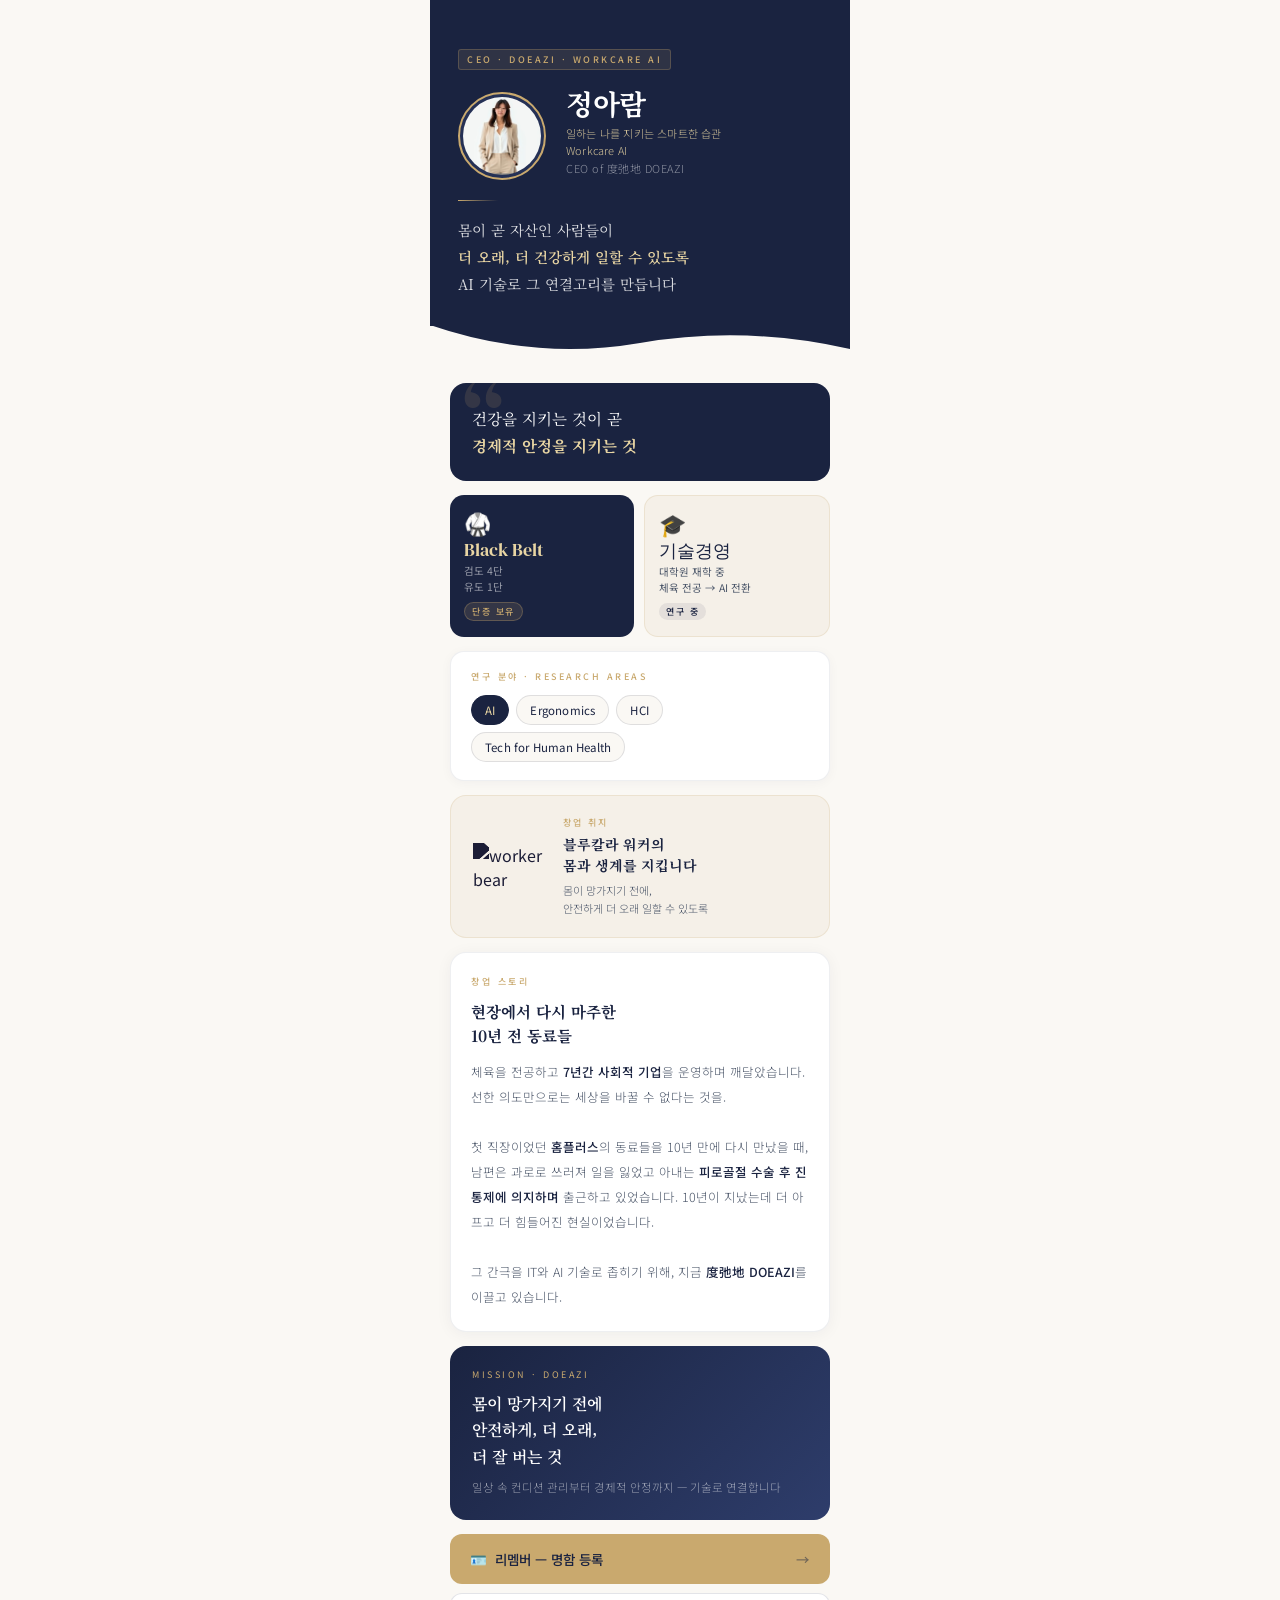
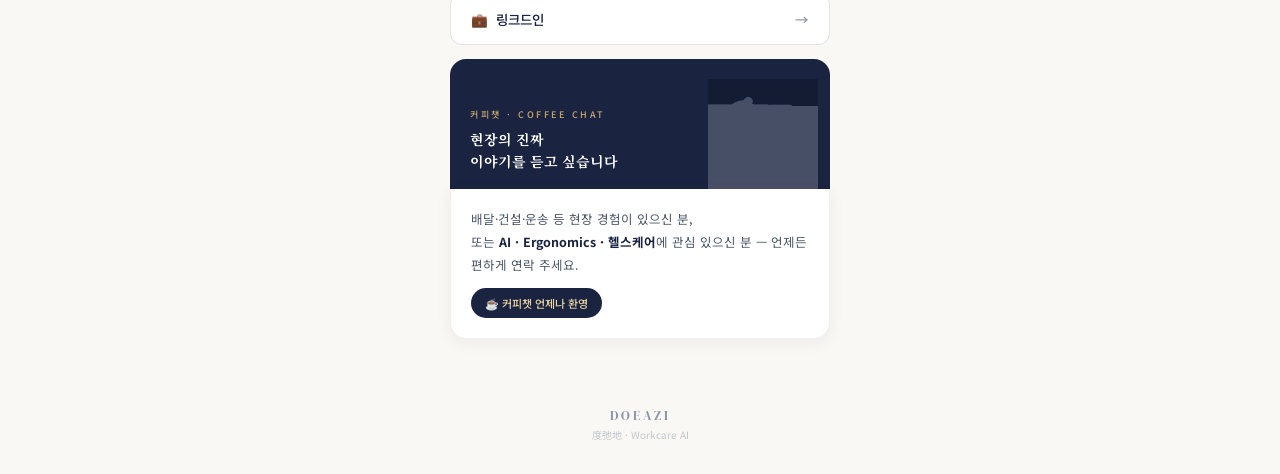
==== index.html @ a4be4371 "Add DOEAZI profile site" ====
<!DOCTYPE html>
<html lang="ko">
<head>
<meta charset="UTF-8">
<meta name="viewport" content="width=device-width, initial-scale=1.0">
<title>정아람 — DOEAZI</title>
<link rel="preconnect" href="https://fonts.googleapis.com">
<link href="https://fonts.googleapis.com/css2?family=Noto+Serif+KR:wght@400;600;700&family=Noto+Sans+KR:wght@300;400;500&family=DM+Serif+Display&display=swap" rel="stylesheet">
<style>
  :root {
    --navy: #1a2340;
    --navy-mid: #243055;
    --navy-light: #2e3d6b;
    --cream: #f5f0e8;
    --warm-white: #faf8f4;
    --gold: #c9a96e;
    --gold-light: #e8d5a3;
    --text-mid: #4a5568;
    --text-light: #8896a8;
  }
  * { margin: 0; padding: 0; box-sizing: border-box; }
  body {
    background: var(--warm-white);
    font-family: 'Noto Sans KR', sans-serif;
    min-height: 100vh;
    display: flex;
    justify-content: center;
    overflow-x: hidden;
  }
  .page {
    width: 100%;
    max-width: 420px;
    min-height: 100vh;
    background: var(--warm-white);
    position: relative;
    overflow: hidden;
  }

  /* ── HERO ── */
  .hero {
    background: var(--navy);
    position: relative;
    overflow: hidden;
  }
  .hero-inner {
    padding: 44px 28px 28px;
    position: relative;
    z-index: 2;
  }
  .label-tag {
    display: inline-block;
    font-size: 9px; font-weight: 500;
    letter-spacing: 2.5px; text-transform: uppercase;
    color: var(--gold);
    background: rgba(201,169,110,0.12);
    border: 1px solid rgba(201,169,110,0.25);
    border-radius: 3px; padding: 3px 8px; margin-bottom: 18px;
  }
  .hero-profile-row {
    display: flex; align-items: flex-end; gap: 20px; margin-bottom: 20px;
  }
  .avatar-ring {
    width: 88px; height: 88px; border-radius: 50%;
    border: 2.5px solid var(--gold); padding: 3px;
    background: var(--navy-mid); overflow: hidden; flex-shrink: 0;
  }
  .avatar-ring img {
    width: 100%; height: 100%; border-radius: 50%;
    object-fit: cover; object-position: top center;
  }
  .hero-name-block { flex: 1; padding-bottom: 4px; }
  .hero-name {
    font-family: 'Noto Serif KR', serif;
    font-size: 28px; font-weight: 700; color: #fff;
    letter-spacing: -0.5px; line-height: 1.1; margin-bottom: 6px;
  }
  .hero-title-line1 {
    font-size: 11px; color: var(--gold-light); font-weight: 300;
    letter-spacing: 0.2px; line-height: 1.6; opacity: 0.9;
  }
  .hero-title-line2 {
    font-size: 11px; color: rgba(255,255,255,0.5);
    font-weight: 300; letter-spacing: 0.5px;
  }
  .divider-gold {
    width: 40px; height: 1.5px;
    background: linear-gradient(90deg, var(--gold), transparent);
    margin: 16px 0;
  }
  .hero-tagline {
    font-family: 'Noto Serif KR', serif;
    font-size: 14.5px; line-height: 1.85; color: rgba(255,255,255,0.85);
  }
  .hero-tagline strong { color: var(--gold-light); font-weight: 600; }

  .wave { display: block; width: 100%; margin-top: -1px; }

  .content { padding: 22px 20px 48px; }

  .quote-block {
    background: var(--navy); border-radius: 16px; padding: 22px 22px;
    margin-bottom: 14px; position: relative; overflow: hidden;
    animation: fadeUp 0.7s ease both;
  }
  .quote-block::before {
    content: '\201C';
    position: absolute; top: -14px; left: 12px;
    font-family: 'DM Serif Display', serif;
    font-size: 100px; color: rgba(201,169,110,0.15);
    line-height: 1; pointer-events: none;
  }
  .quote-text {
    font-family: 'Noto Serif KR', serif;
    font-size: 15.5px; line-height: 1.75; color: #fff;
    position: relative; z-index: 1;
  }
  .quote-text strong { color: var(--gold-light); }

  .cred-row {
    display: flex; gap: 10px; margin-bottom: 14px;
    animation: fadeUp 0.7s ease both; animation-delay: 0.05s;
  }
  .cred-card {
    flex: 1; border-radius: 14px; padding: 16px 14px;
    display: flex; flex-direction: column; align-items: flex-start;
  }
  .cred-card.dark { background: var(--navy); }
  .cred-card.light { background: var(--cream); border: 1px solid rgba(201,169,110,0.2); }
  .cred-icon { font-size: 22px; margin-bottom: 8px; line-height: 1; }
  .cred-title {
    font-family: 'DM Serif Display', serif;
    font-size: 18px; line-height: 1; margin-bottom: 4px;
  }
  .cred-card.dark .cred-title { color: var(--gold-light); }
  .cred-card.light .cred-title { color: var(--navy); }
  .cred-desc { font-size: 10.5px; line-height: 1.55; }
  .cred-card.dark .cred-desc { color: rgba(255,255,255,0.55); }
  .cred-card.light .cred-desc { color: var(--text-mid); }
  .cred-badge {
    display: inline-block; margin-top: 6px;
    font-size: 9px; letter-spacing: 1.5px; font-weight: 500;
    padding: 2px 7px; border-radius: 10px;
  }
  .cred-card.dark .cred-badge {
    background: rgba(201,169,110,0.15); color: var(--gold);
    border: 1px solid rgba(201,169,110,0.3);
  }
  .cred-card.light .cred-badge {
    background: rgba(26,35,64,0.08); color: var(--navy);
  }

  .research-card {
    background: #fff; border-radius: 14px; padding: 18px 20px;
    margin-bottom: 14px;
    border: 1px solid rgba(26,35,64,0.07);
    box-shadow: 0 2px 12px rgba(26,35,64,0.04);
    animation: fadeUp 0.7s ease both; animation-delay: 0.1s;
  }
  .section-eyebrow {
    font-size: 9px; letter-spacing: 2.5px; text-transform: uppercase;
    color: var(--gold); font-weight: 500; margin-bottom: 12px;
  }
  .research-tags { display: flex; flex-wrap: wrap; gap: 7px; }
  .r-tag {
    font-size: 11.5px; font-weight: 400;
    padding: 6px 13px; border-radius: 20px;
    border: 1.5px solid rgba(26,35,64,0.12);
    color: var(--navy); background: var(--warm-white); letter-spacing: 0.2px;
  }
  .r-tag.accent {
    background: var(--navy); color: var(--gold-light); border-color: var(--navy);
  }

  .worker-card {
    background: var(--cream); border-radius: 16px; padding: 20px 22px;
    margin-bottom: 14px; border: 1px solid rgba(201,169,110,0.2);
    display: flex; align-items: center; gap: 18px;
    animation: fadeUp 0.7s ease both; animation-delay: 0.15s;
  }
  .worker-bear-img {
    width: 72px; flex-shrink: 0;
    filter: brightness(0) saturate(100%) invert(14%) sepia(30%) saturate(900%) hue-rotate(200deg) brightness(0.8);
  }
  .worker-text .wt-label {
    font-size: 9px; letter-spacing: 2px; text-transform: uppercase;
    color: var(--gold); font-weight: 500; margin-bottom: 5px;
  }
  .worker-text .wt-headline {
    font-family: 'Noto Serif KR', serif;
    font-size: 14px; font-weight: 700; color: var(--navy); line-height: 1.55;
  }
  .worker-text .wt-sub {
    font-size: 11px; color: var(--text-mid);
    margin-top: 4px; line-height: 1.65; font-weight: 300;
  }

  .story-card {
    background: #fff; border-radius: 16px; padding: 22px 20px;
    margin-bottom: 14px;
    border: 1px solid rgba(26,35,64,0.07);
    box-shadow: 0 2px 16px rgba(26,35,64,0.05);
    animation: fadeUp 0.7s ease both; animation-delay: 0.2s;
  }
  .story-headline {
    font-family: 'Noto Serif KR', serif;
    font-size: 15.5px; font-weight: 700; color: var(--navy);
    line-height: 1.5; margin-bottom: 12px;
  }
  .story-body {
    font-size: 12.5px; line-height: 2; color: var(--text-mid); font-weight: 300;
  }
  .story-body em { font-style: normal; color: var(--navy); font-weight: 500; }

  .mission-card {
    background: linear-gradient(135deg, var(--navy) 0%, var(--navy-light) 100%);
    border-radius: 16px; padding: 22px 22px; margin-bottom: 14px;
    animation: fadeUp 0.7s ease both; animation-delay: 0.25s;
  }
  .mission-label {
    font-size: 9px; letter-spacing: 2.5px; text-transform: uppercase;
    color: var(--gold); margin-bottom: 10px; display: block;
  }
  .mission-text {
    font-family: 'Noto Serif KR', serif;
    font-size: 16px; font-weight: 600; color: #fff; line-height: 1.65;
  }
  .mission-sub {
    font-size: 11.5px; color: rgba(255,255,255,0.55);
    margin-top: 8px; line-height: 1.7; font-weight: 300;
  }

  .links-section {
    display: flex; flex-direction: column; gap: 9px;
    margin-bottom: 14px;
    animation: fadeUp 0.7s ease both; animation-delay: 0.3s;
  }
  .cta-link {
    display: flex; align-items: center; justify-content: space-between;
    padding: 15px 20px; border-radius: 12px; text-decoration: none;
    font-size: 13.5px; font-weight: 500; transition: all 0.2s ease; cursor: pointer;
  }
  .cta-link.primary { background: var(--gold); color: var(--navy); }
  .cta-link.primary:hover { background: var(--gold-light); transform: translateY(-1px); box-shadow: 0 6px 20px rgba(201,169,110,0.35); }
  .cta-link.secondary { background: #fff; color: var(--navy); border: 1.5px solid rgba(26,35,64,0.12); }
  .cta-link.secondary:hover { border-color: var(--gold); transform: translateY(-1px); }
  .cta-link .arrow { opacity: 0.5; }

  .contact-section {
    animation: fadeUp 0.7s ease both; animation-delay: 0.35s;
  }
  .contact-bear-banner {
    background: var(--navy);
    border-radius: 16px 16px 0 0;
    padding: 20px 20px 0;
    display: flex;
    align-items: flex-end;
    justify-content: space-between;
    overflow: hidden;
  }
  .contact-bear-text {
    padding-bottom: 16px;
    flex: 1;
  }
  .contact-bear-text .bear-label {
    font-size: 9px; letter-spacing: 2.5px; text-transform: uppercase;
    color: var(--gold); font-weight: 500; margin-bottom: 8px;
  }
  .contact-bear-text .bear-headline {
    font-family: 'Noto Serif KR', serif;
    font-size: 14px; font-weight: 700; color: #fff; line-height: 1.55;
  }
  .contact-bear-img {
    width: 110px;
    flex-shrink: 0;
    display: block;
    align-self: flex-end;
    transform: scaleX(-1);
    filter: brightness(10);
    opacity: 0.2;
    margin-right: -8px;
  }
  .contact-body {
    background: #fff;
    border-radius: 0 0 16px 16px;
    padding: 18px 20px 20px;
    border: 1px solid rgba(26,35,64,0.07);
    border-top: none;
    box-shadow: 0 4px 16px rgba(26,35,64,0.06);
  }
  .contact-body p {
    font-size: 12.5px; line-height: 1.85; color: var(--text-mid); margin-bottom: 12px;
  }
  .contact-body p strong { color: var(--navy); }
  .coffee-badge {
    display: inline-flex; align-items: center; gap: 6px;
    background: var(--navy); color: var(--gold-light);
    font-size: 11px; font-weight: 500; padding: 7px 14px; border-radius: 20px;
  }

  .footer {
    text-align: center; padding: 20px 24px 32px;
    animation: fadeUp 0.7s ease both; animation-delay: 0.4s;
  }
  .footer-brand {
    font-family: 'DM Serif Display', serif; font-size: 13px;
    letter-spacing: 3px; color: var(--text-light);
    text-transform: uppercase; margin-bottom: 3px;
  }
  .footer-sub { font-size: 10px; color: var(--text-light); opacity: 0.5; }

  @keyframes fadeUp {
    from { opacity: 0; transform: translateY(18px); }
    to   { opacity: 1; transform: translateY(0); }
  }
</style>
</head>
<body>
<div class="page">
  <div class="hero">
    <div class="hero-inner">
      <div class="label-tag">CEO · DOEAZI · Workcare AI</div>
      <div class="hero-profile-row">
        <div class="avatar-ring">
          <img src="[data-uri]" alt="정아람">
        </div>
        <div class="hero-name-block">
          <div class="hero-name">정아람</div>
          <div class="hero-title-line1">일하는 나를 지키는 스마트한 습관<br>Workcare AI</div>
          <div class="hero-title-line2">CEO of 度弛地 DOEAZI</div>
        </div>
      </div>
      <div class="divider-gold"></div>
      <div class="hero-tagline">
        몸이 곧 자산인 사람들이<br>
        <strong>더 오래, 더 건강하게 일할 수 있도록</strong><br>
        AI 기술로 그 연결고리를 만듭니다
      </div>
    </div>
  </div>

  <svg class="wave" viewBox="0 0 420 36" fill="none" xmlns="http://www.w3.org/2000/svg">
    <path d="M0 0 Q105 36 210 18 Q315 0 420 24 L420 0 Z" fill="#1a2340"/>
  </svg>

  <div class="content">
    <div class="quote-block">
      <p class="quote-text">
        건강을 지키는 것이 곧<br>
        <strong>경제적 안정을 지키는 것</strong>
      </p>
    </div>

    <div class="cred-row">
      <div class="cred-card dark">
        <div class="cred-icon">🥋</div>
        <div class="cred-title">Black Belt</div>
        <div class="cred-desc">검도 4단<br>유도 1단</div>
        <div class="cred-badge">단증 보유</div>
      </div>
      <div class="cred-card light">
        <div class="cred-icon">🎓</div>
        <div class="cred-title">기술경영</div>
        <div class="cred-desc">대학원 재학 중<br>체육 전공 → AI 전환</div>
        <div class="cred-badge">연구 중</div>
      </div>
    </div>

    <div class="research-card">
      <div class="section-eyebrow">연구 분야 · Research Areas</div>
      <div class="research-tags">
        <span class="r-tag accent">AI</span>
        <span class="r-tag">Ergonomics</span>
        <span class="r-tag">HCI</span>
        <span class="r-tag">Tech for Human Health</span>
      </div>
    </div>

    <div class="worker-card">
      <img class="worker-bear-img" src="[data-uri]" alt="worker bear">
      <div class="worker-text">
        <div class="wt-label">창업 취지</div>
        <div class="wt-headline">블루칼라 워커의<br>몸과 생계를 지킵니다</div>
        <div class="wt-sub">몸이 망가지기 전에,<br>안전하게 더 오래 일할 수 있도록</div>
      </div>
    </div>

    <div class="story-card">
      <div class="section-eyebrow">창업 스토리</div>
      <div class="story-headline">현장에서 다시 마주한<br>10년 전 동료들</div>
      <p class="story-body">
        체육을 전공하고 <em>7년간 사회적 기업</em>을 운영하며 깨달았습니다. 선한 의도만으로는 세상을 바꿀 수 없다는 것을.<br><br>
        첫 직장이었던 <em>홈플러스</em>의 동료들을 10년 만에 다시 만났을 때, 남편은 과로로 쓰러져 일을 잃었고 아내는 <em>피로골절 수술 후 진통제에 의지하며</em> 출근하고 있었습니다. 10년이 지났는데 더 아프고 더 힘들어진 현실이었습니다.<br><br>
        그 간극을 IT와 AI 기술로 좁히기 위해, 지금 <em>度弛地 DOEAZI</em>를 이끌고 있습니다.
      </p>
    </div>

    <div class="mission-card">
      <span class="mission-label">MISSION · doeazi</span>
      <div class="mission-text">
        몸이 망가지기 전에<br>안전하게, 더 오래,<br>더 잘 버는 것
      </div>
      <p class="mission-sub">일상 속 컨디션 관리부터 경제적 안정까지 — 기술로 연결합니다</p>
    </div>

    <div class="links-section">
      <a class="cta-link primary" href="#">
        <span>🪪&nbsp; 리멤버 — 명함 등록</span>
        <span class="arrow">→</span>
      </a>
      <a class="cta-link secondary" href="#">
        <span>💼&nbsp; 링크드인</span>
        <span class="arrow">→</span>
      </a>
    </div>

    <div class="contact-section">
      <div class="contact-bear-banner">
        <div class="contact-bear-text">
          <div class="bear-label">커피챗 · Coffee Chat</div>
          <div class="bear-headline">현장의 진짜<br>이야기를 듣고 싶습니다</div>
        </div>
        <img class="contact-bear-img"
             src="[data-uri]"
             alt="running bear">
      </div>
      <div class="contact-body">
        <p>
          배달·건설·운송 등 현장 경험이 있으신 분,<br>
          또는 <strong>AI · Ergonomics · 헬스케어</strong>에 관심 있으신 분 — 언제든 편하게 연락 주세요.
        </p>
        <div class="coffee-badge">☕ 커피챗 언제나 환영</div>
      </div>
    </div>
  </div>

  <div class="footer">
    <div class="footer-brand">DOEAZI</div>
    <div class="footer-sub">度弛地 · Workcare AI</div>
  </div>
</div>
</body>
</html>
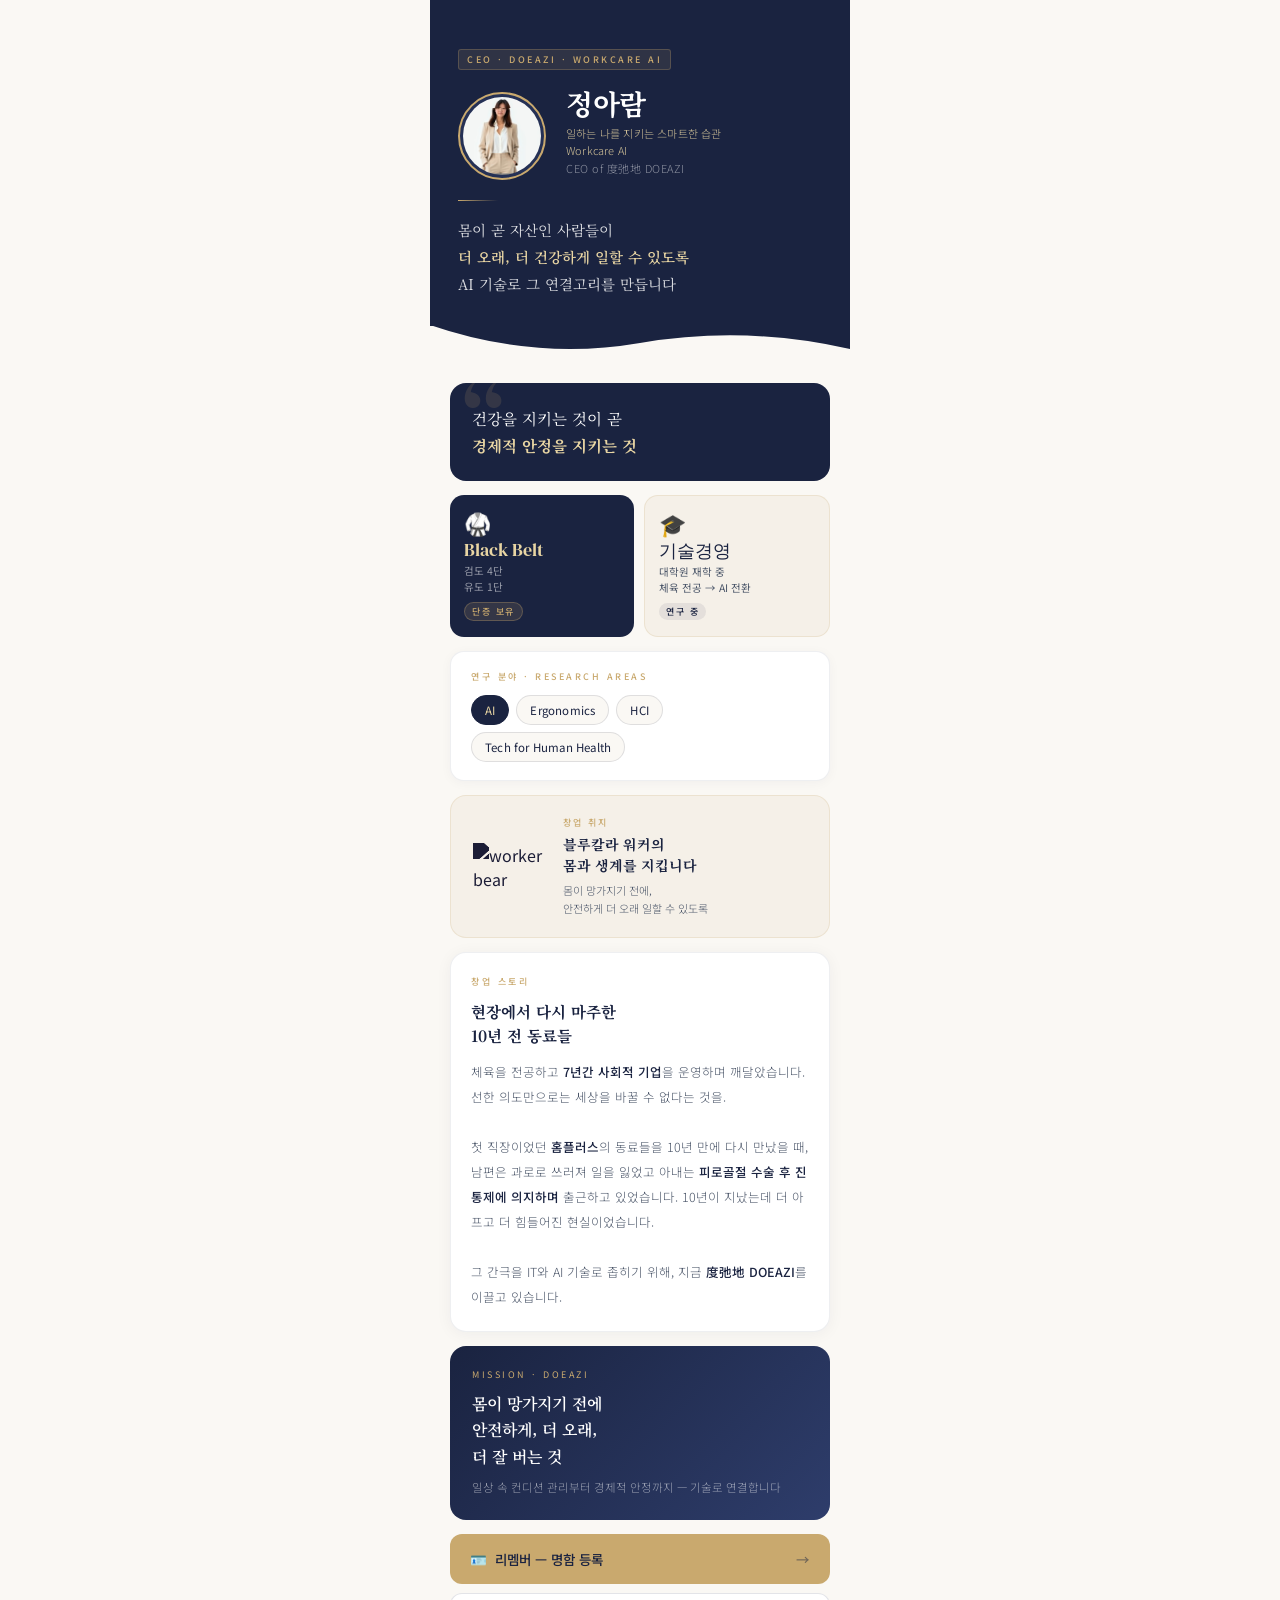
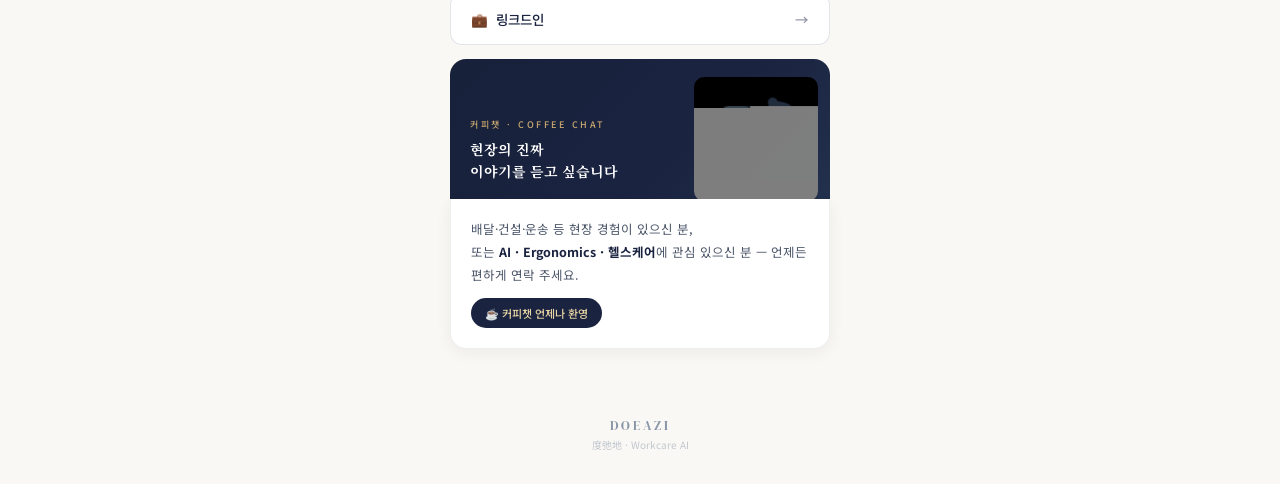
==== commit dfe1b6a6: "Update contact banner bear image styling" ====
--- a/index.html
+++ b/index.html
@@ -249,13 +249,14 @@
     animation: fadeUp 0.7s ease both; animation-delay: 0.35s;
   }
   .contact-bear-banner {
-    background: var(--navy);
+    background: linear-gradient(135deg, #18213a 0%, #1a2340 60%, #22314e 100%);
     border-radius: 16px 16px 0 0;
-    padding: 20px 20px 0;
+    padding: 18px 16px 0 20px;
     display: flex;
     align-items: flex-end;
     justify-content: space-between;
     overflow: hidden;
+    gap: 10px;
   }
   .contact-bear-text {
     padding-bottom: 16px;
@@ -270,14 +271,16 @@
     font-size: 14px; font-weight: 700; color: #fff; line-height: 1.55;
   }
   .contact-bear-img {
-    width: 110px;
+    width: 124px;
     flex-shrink: 0;
     display: block;
     align-self: flex-end;
-    transform: scaleX(-1);
-    filter: brightness(10);
-    opacity: 0.2;
-    margin-right: -8px;
+    transform: none;
+    filter: none;
+    opacity: 0.98;
+    margin-right: -4px;
+    margin-bottom: -2px;
+    border-radius: 10px;
   }
   .contact-body {
     background: #fff;
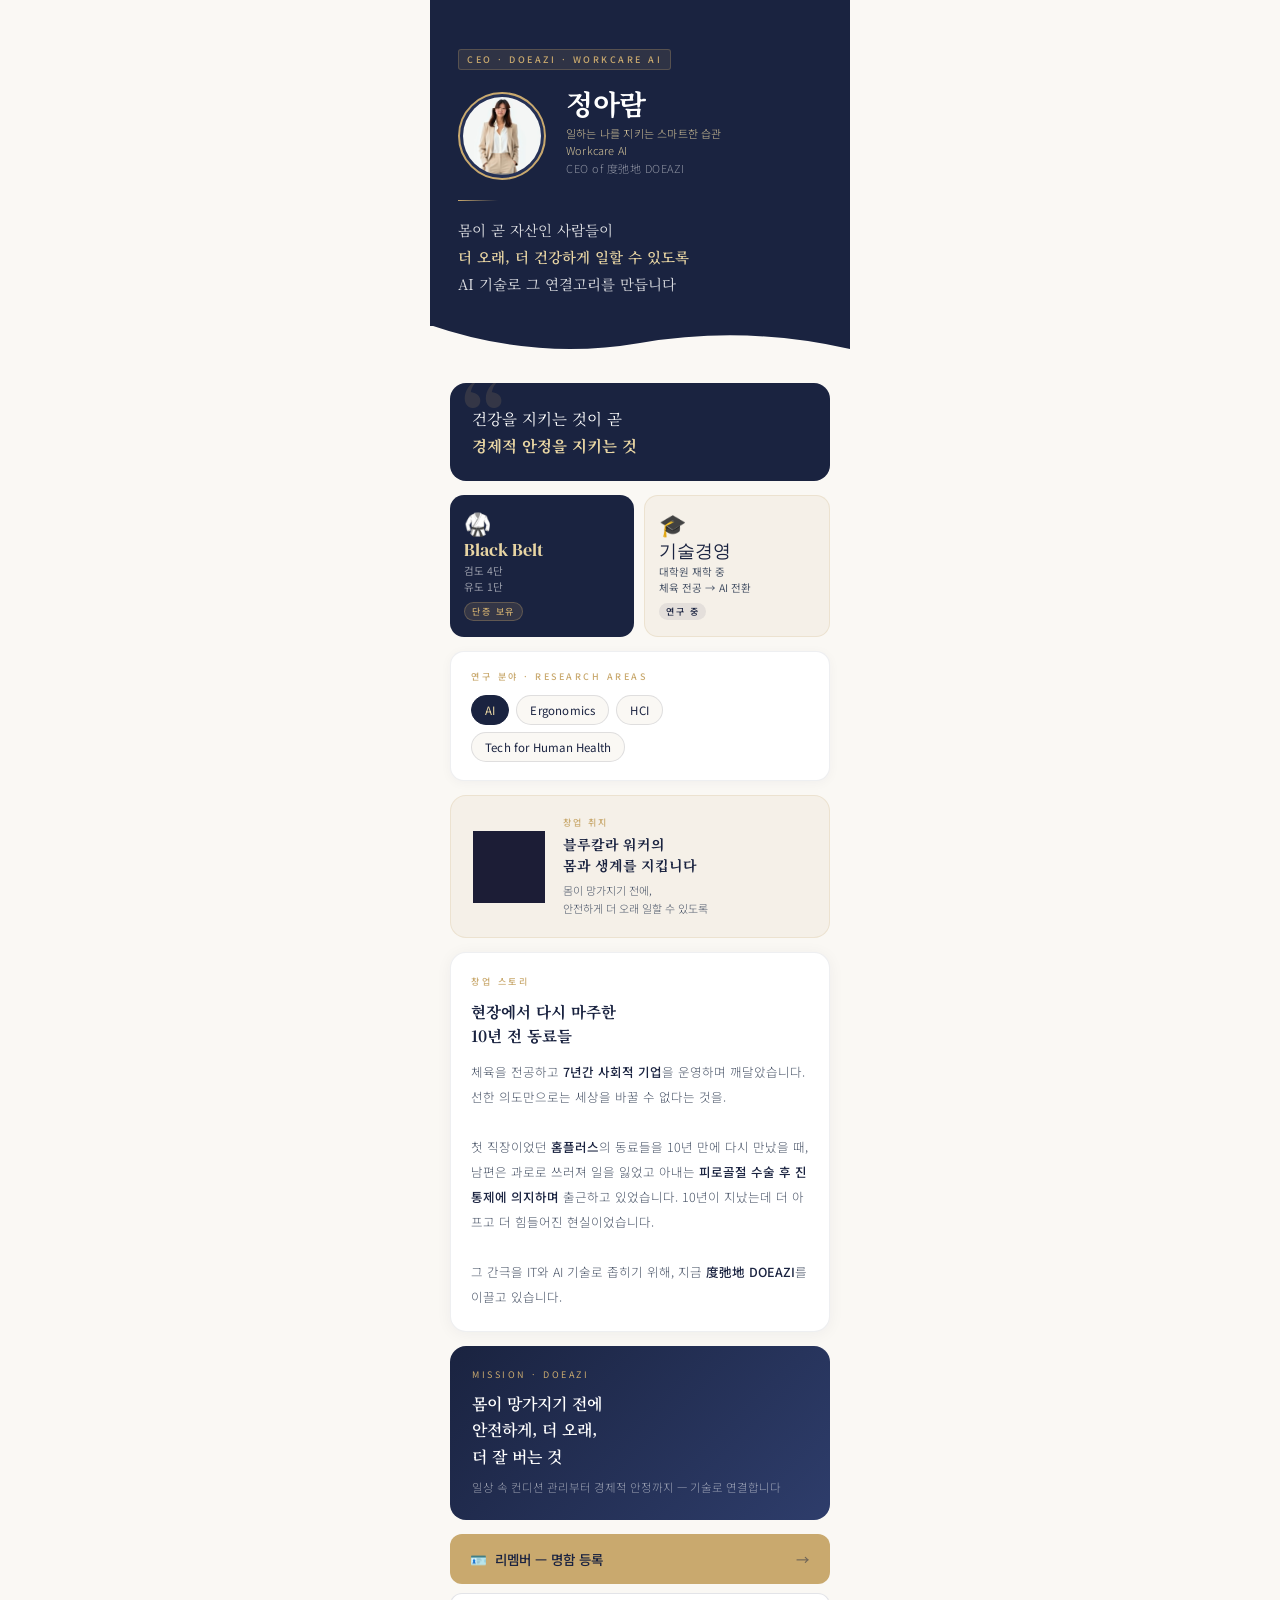
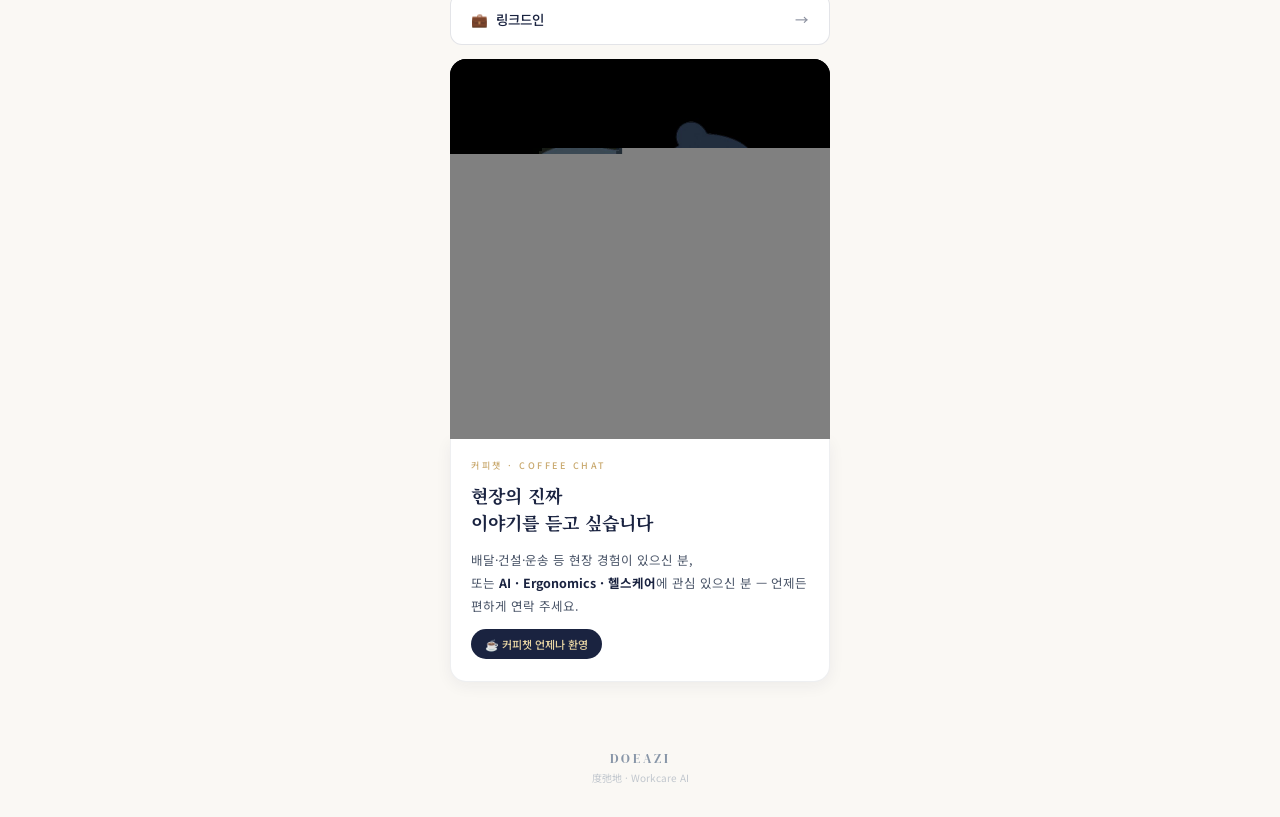
==== commit 4f824bac: "Externalize bear images as JPG assets" ====
--- a/index.html
+++ b/index.html
@@ -249,43 +249,34 @@
     animation: fadeUp 0.7s ease both; animation-delay: 0.35s;
   }
   .contact-bear-banner {
-    background: linear-gradient(135deg, #18213a 0%, #1a2340 60%, #22314e 100%);
+    background: #07090f;
     border-radius: 16px 16px 0 0;
-    padding: 18px 16px 0 20px;
-    display: flex;
-    align-items: flex-end;
-    justify-content: space-between;
+    padding: 0;
     overflow: hidden;
-    gap: 10px;
-  }
-  .contact-bear-text {
-    padding-bottom: 16px;
-    flex: 1;
-  }
-  .contact-bear-text .bear-label {
+  }
+  .contact-body .bear-label {
     font-size: 9px; letter-spacing: 2.5px; text-transform: uppercase;
-    color: var(--gold); font-weight: 500; margin-bottom: 8px;
-  }
-  .contact-bear-text .bear-headline {
-    font-family: 'Noto Serif KR', serif;
-    font-size: 14px; font-weight: 700; color: #fff; line-height: 1.55;
+    color: var(--gold); font-weight: 500; margin-bottom: 10px;
+  }
+  .contact-body .bear-headline {
+    font-family: 'Noto Serif KR', serif;
+    font-size: 18px; font-weight: 700; color: var(--navy);
+    line-height: 1.5; margin-bottom: 12px;
   }
   .contact-bear-img {
-    width: 124px;
-    flex-shrink: 0;
     display: block;
-    align-self: flex-end;
+    width: 100%;
+    aspect-ratio: 1 / 1;
     transform: none;
     filter: none;
-    opacity: 0.98;
-    margin-right: -4px;
-    margin-bottom: -2px;
-    border-radius: 10px;
+    opacity: 1;
+    object-fit: cover;
+    object-position: center;
   }
   .contact-body {
     background: #fff;
     border-radius: 0 0 16px 16px;
-    padding: 18px 20px 20px;
+    padding: 20px 20px 22px;
     border: 1px solid rgba(26,35,64,0.07);
     border-top: none;
     box-shadow: 0 4px 16px rgba(26,35,64,0.06);
@@ -379,7 +370,7 @@
     </div>
 
     <div class="worker-card">
-      <img class="worker-bear-img" src="[data-uri]" alt="worker bear">
+      <img class="worker-bear-img" src="assets/worker-bear.jpg" alt="worker bear">
       <div class="worker-text">
         <div class="wt-label">창업 취지</div>
         <div class="wt-headline">블루칼라 워커의<br>몸과 생계를 지킵니다</div>
@@ -418,15 +409,11 @@
 
     <div class="contact-section">
       <div class="contact-bear-banner">
-        <div class="contact-bear-text">
-          <div class="bear-label">커피챗 · Coffee Chat</div>
-          <div class="bear-headline">현장의 진짜<br>이야기를 듣고 싶습니다</div>
-        </div>
-        <img class="contact-bear-img"
-             src="[data-uri]"
-             alt="running bear">
+        <img class="contact-bear-img" src="assets/contact-bear.jpg" alt="running bear">
       </div>
       <div class="contact-body">
+        <div class="bear-label">커피챗 · Coffee Chat</div>
+        <div class="bear-headline">현장의 진짜<br>이야기를 듣고 싶습니다</div>
         <p>
           배달·건설·운송 등 현장 경험이 있으신 분,<br>
           또는 <strong>AI · Ergonomics · 헬스케어</strong>에 관심 있으신 분 — 언제든 편하게 연락 주세요.
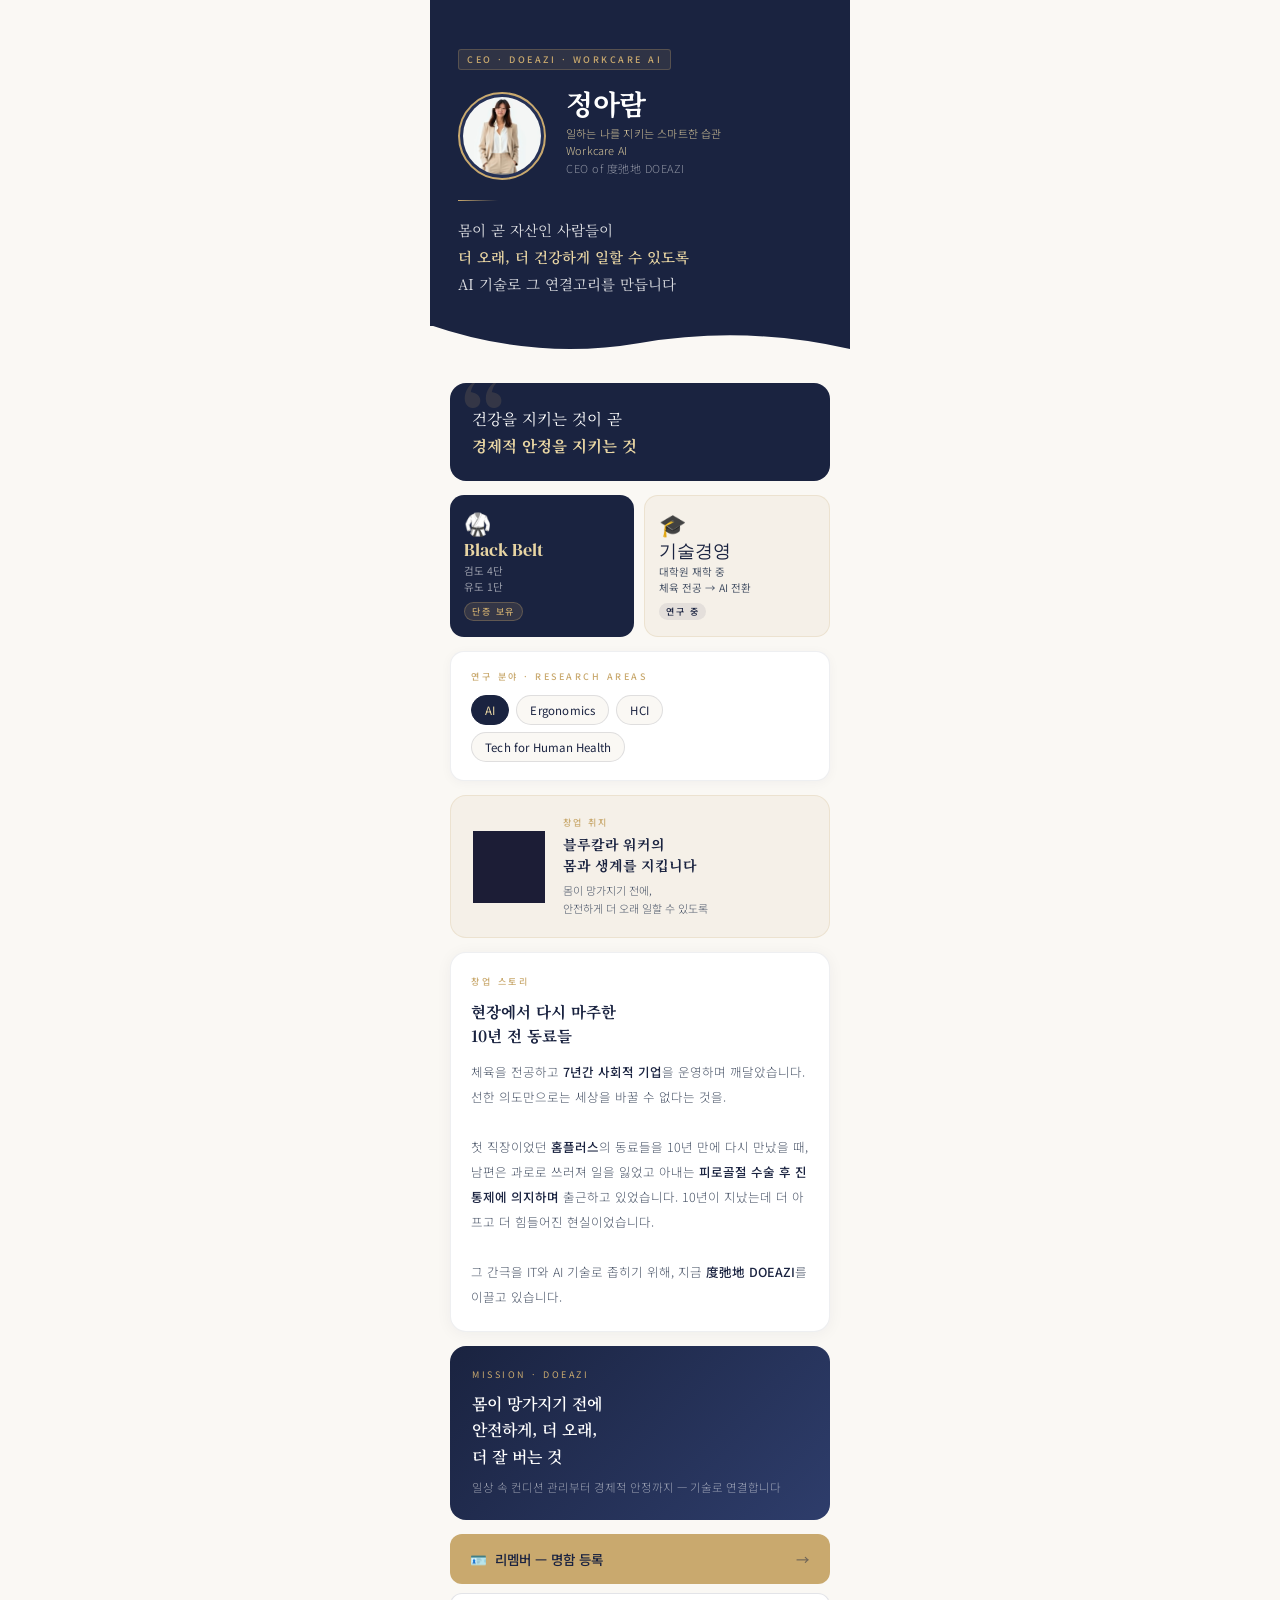
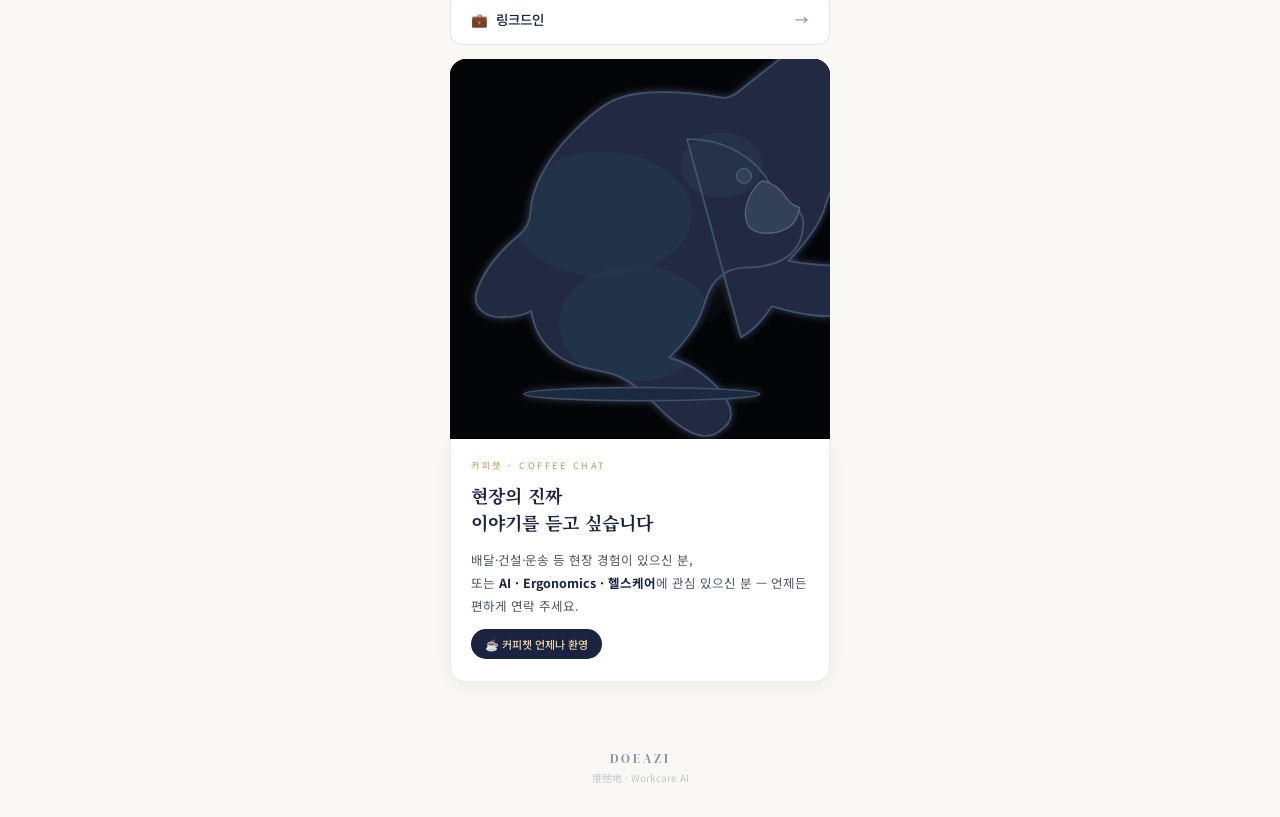
==== commit 1eaad902: "Replace broken contact image with SVG asset" ====
--- a/index.html
+++ b/index.html
@@ -409,7 +409,7 @@
 
     <div class="contact-section">
       <div class="contact-bear-banner">
-        <img class="contact-bear-img" src="assets/contact-bear.jpg" alt="running bear">
+        <img class="contact-bear-img" src="assets/contact-bear.svg?v=2" alt="running bear">
       </div>
       <div class="contact-body">
         <div class="bear-label">커피챗 · Coffee Chat</div>
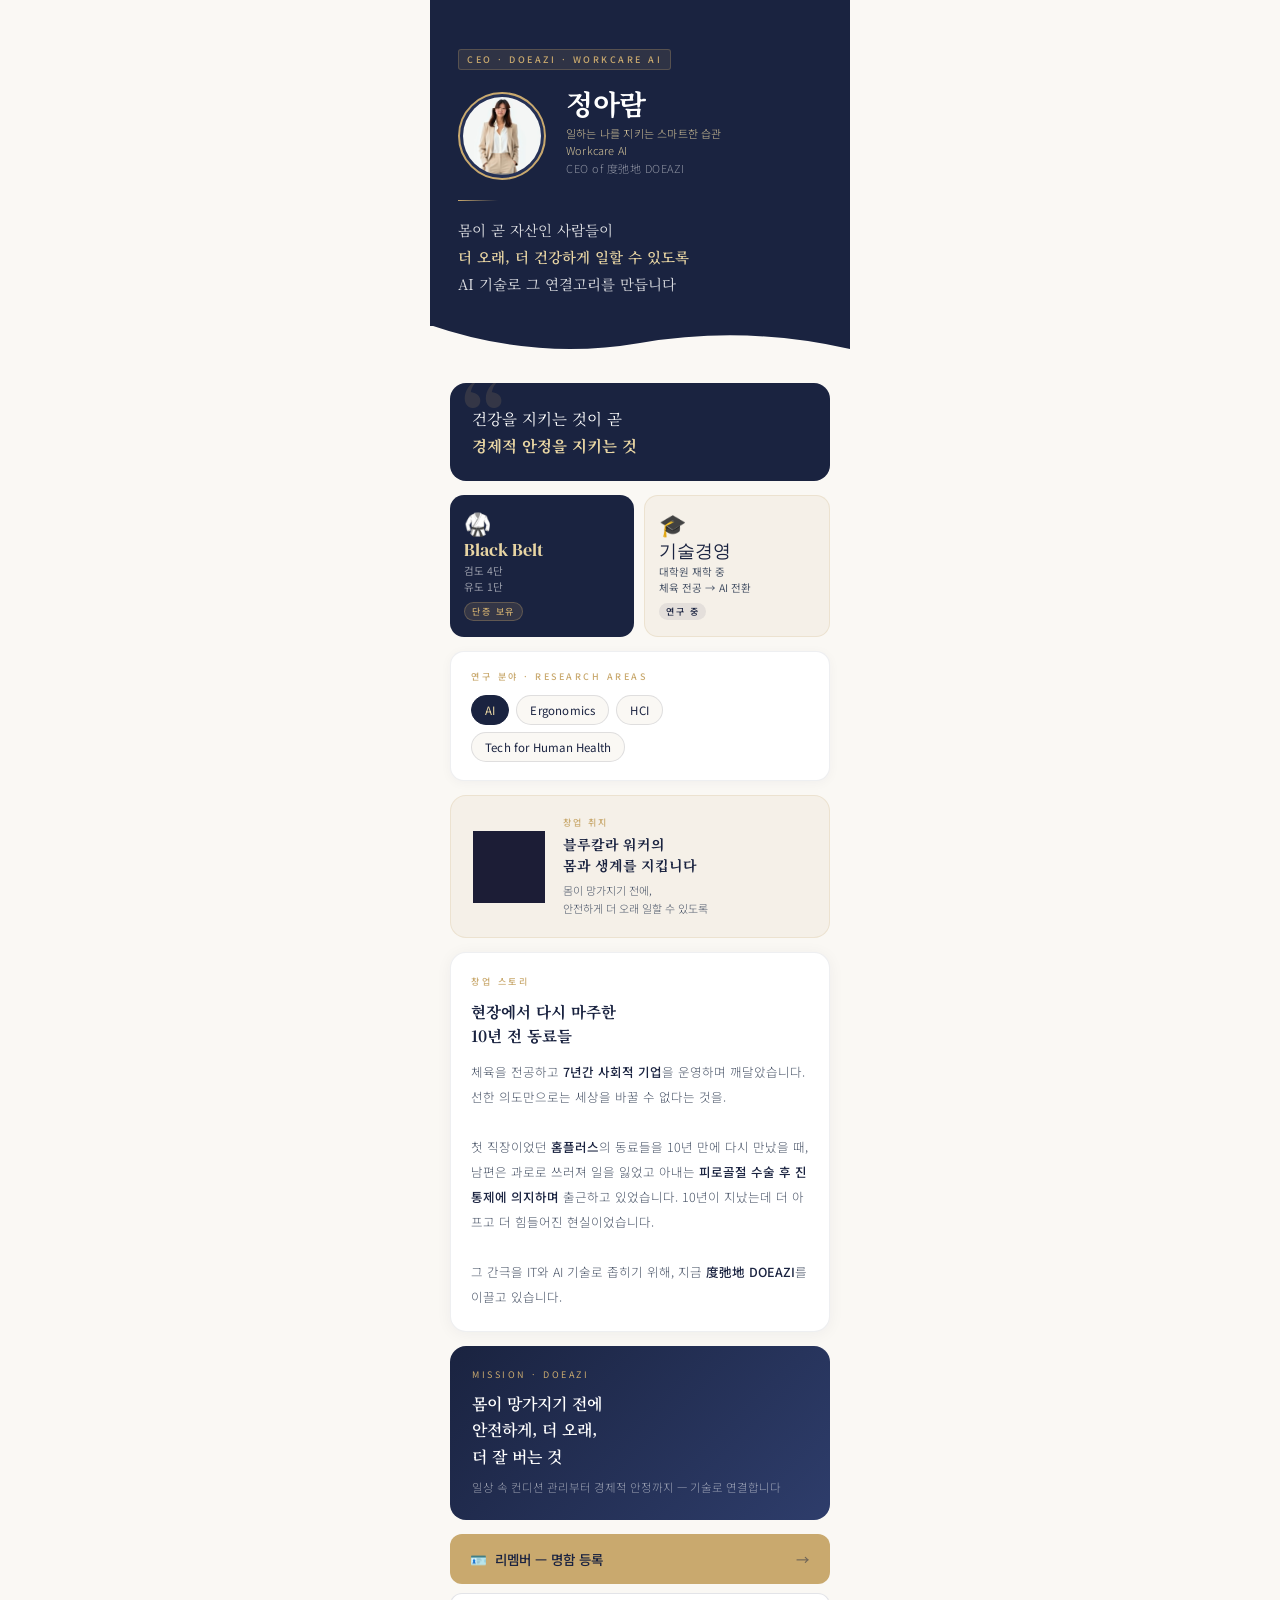
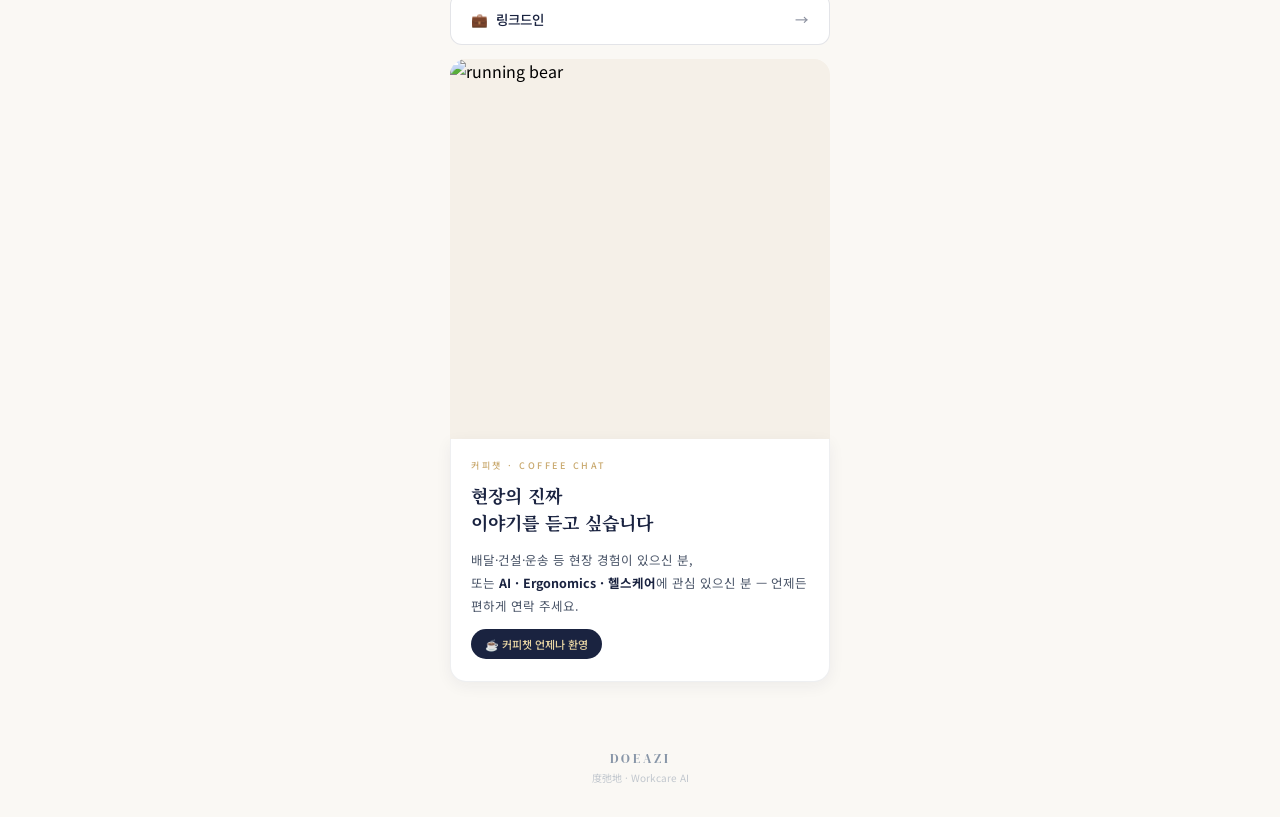
==== commit fabcfa68: "Add remember and LinkedIn links" ====
--- a/index.html
+++ b/index.html
@@ -249,7 +249,7 @@
     animation: fadeUp 0.7s ease both; animation-delay: 0.35s;
   }
   .contact-bear-banner {
-    background: #07090f;
+    background: var(--cream);
     border-radius: 16px 16px 0 0;
     padding: 0;
     overflow: hidden;
@@ -397,11 +397,11 @@
     </div>
 
     <div class="links-section">
-      <a class="cta-link primary" href="#">
+      <a class="cta-link primary" href="https://link.rmbr.in/0suyydz" target="_blank" rel="noopener noreferrer">
         <span>🪪&nbsp; 리멤버 — 명함 등록</span>
         <span class="arrow">→</span>
       </a>
-      <a class="cta-link secondary" href="#">
+      <a class="cta-link secondary" href="https://linkedin.com/in/aramjung13/" target="_blank" rel="noopener noreferrer">
         <span>💼&nbsp; 링크드인</span>
         <span class="arrow">→</span>
       </a>
@@ -409,7 +409,7 @@
 
     <div class="contact-section">
       <div class="contact-bear-banner">
-        <img class="contact-bear-img" src="assets/contact-bear.svg?v=2" alt="running bear">
+        <img class="contact-bear-img" src="assets/contact-bear-user.svg?v=3" alt="running bear">
       </div>
       <div class="contact-body">
         <div class="bear-label">커피챗 · Coffee Chat</div>
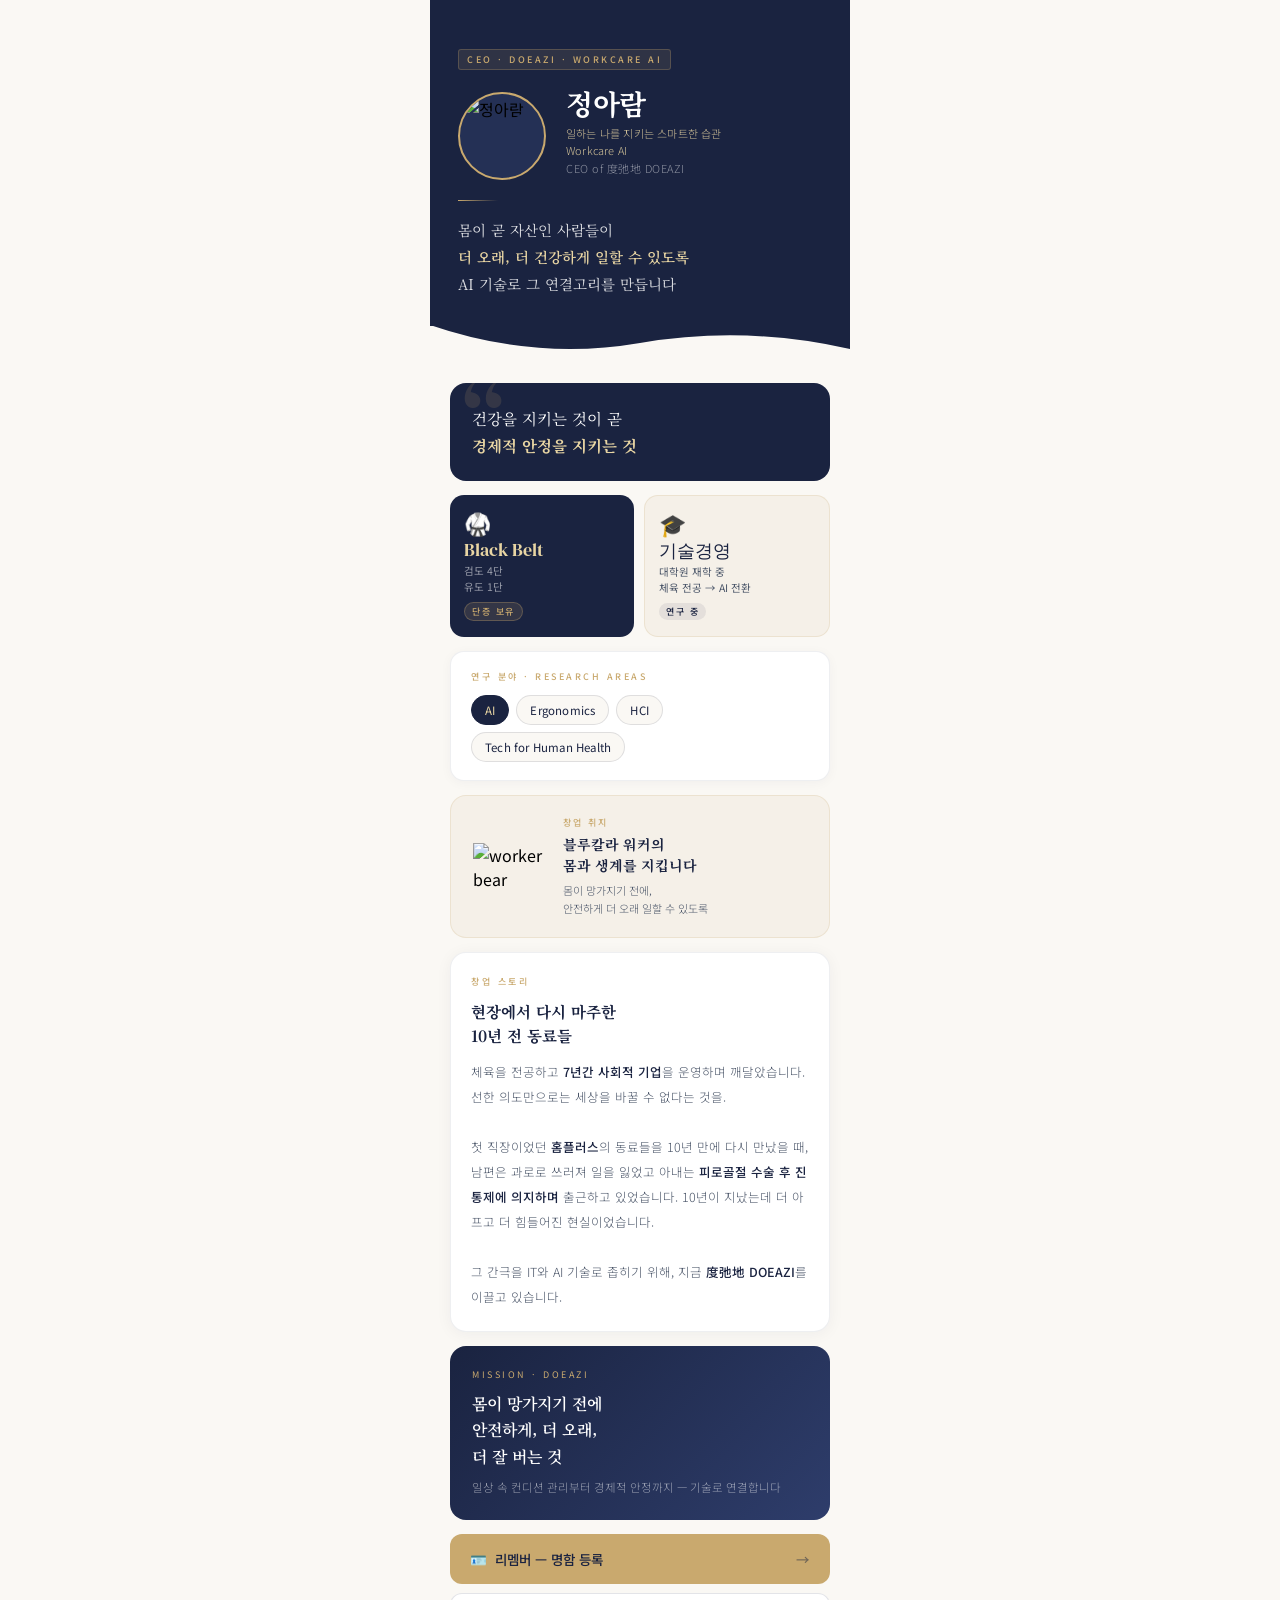
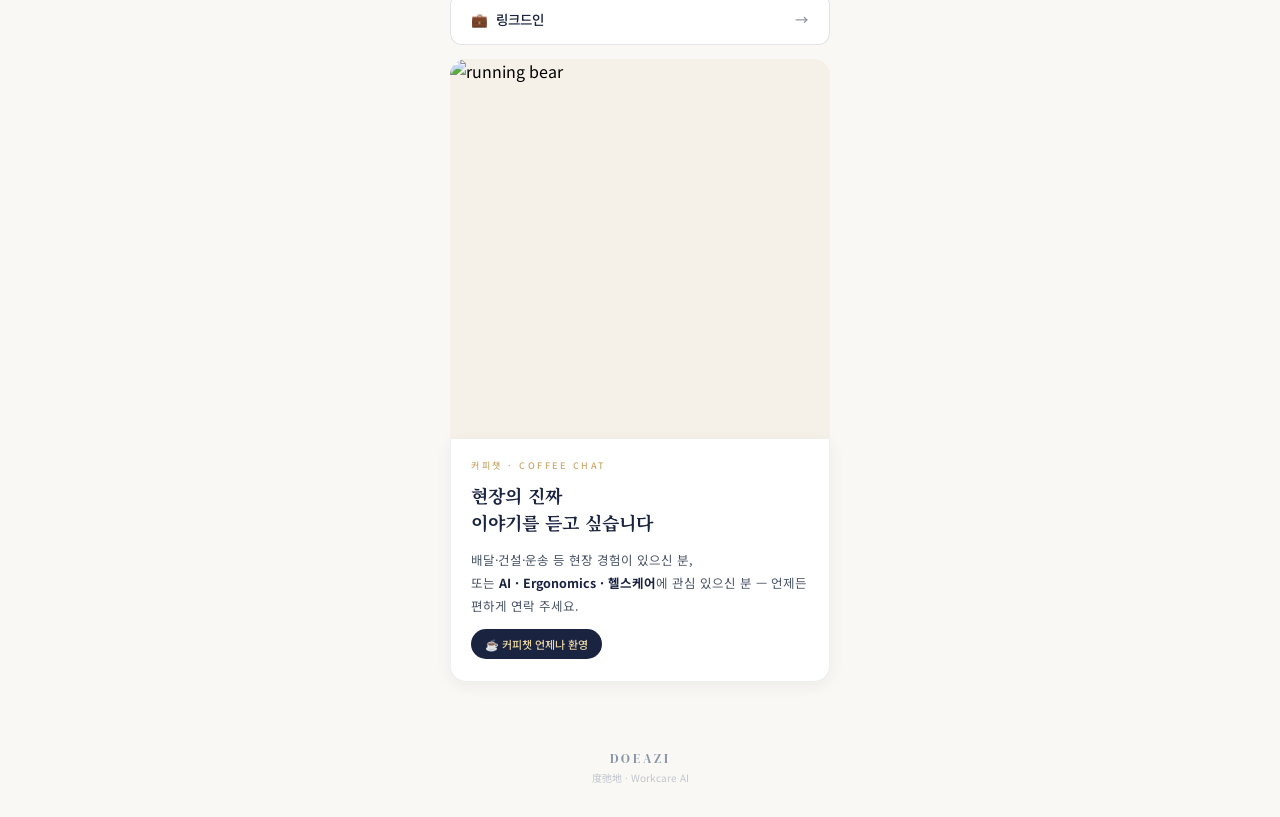
==== commit dbb05b0d: "Add social thumbnail for coffee chat image" ====
--- a/index.html
+++ b/index.html
@@ -4,6 +4,20 @@
 <meta charset="UTF-8">
 <meta name="viewport" content="width=device-width, initial-scale=1.0">
 <title>정아람 — DOEAZI</title>
+<meta name="description" content="블루칼라 워커의 몸과 생계를 지키는 Workcare AI, DOEAZI의 정아람 소개 페이지입니다.">
+<link rel="canonical" href="https://roar-jar.github.io/jar/">
+<meta property="og:type" content="website">
+<meta property="og:title" content="정아람 — DOEAZI">
+<meta property="og:description" content="블루칼라 워커의 몸과 생계를 지키는 Workcare AI, DOEAZI의 정아람 소개 페이지입니다.">
+<meta property="og:url" content="https://roar-jar.github.io/jar/">
+<meta property="og:image" content="https://roar-jar.github.io/jar/assets/coffee-chat-thumbnail.png?v=1">
+<meta property="og:image:width" content="1200">
+<meta property="og:image:height" content="630">
+<meta property="og:image:alt" content="커피챗 섹션에 사용된 달리는 곰 이미지">
+<meta name="twitter:card" content="summary_large_image">
+<meta name="twitter:title" content="정아람 — DOEAZI">
+<meta name="twitter:description" content="블루칼라 워커의 몸과 생계를 지키는 Workcare AI, DOEAZI의 정아람 소개 페이지입니다.">
+<meta name="twitter:image" content="https://roar-jar.github.io/jar/assets/coffee-chat-thumbnail.png?v=1">
 <link rel="preconnect" href="https://fonts.googleapis.com">
 <link href="https://fonts.googleapis.com/css2?family=Noto+Serif+KR:wght@400;600;700&family=Noto+Sans+KR:wght@300;400;500&family=DM+Serif+Display&display=swap" rel="stylesheet">
 <style>
@@ -178,8 +192,8 @@
     animation: fadeUp 0.7s ease both; animation-delay: 0.15s;
   }
   .worker-bear-img {
-    width: 72px; flex-shrink: 0;
-    filter: brightness(0) saturate(100%) invert(14%) sepia(30%) saturate(900%) hue-rotate(200deg) brightness(0.8);
+    width: 72px; height: auto; display: block; flex-shrink: 0;
+    filter: none;
   }
   .worker-text .wt-label {
     font-size: 9px; letter-spacing: 2px; text-transform: uppercase;
@@ -315,7 +329,7 @@
       <div class="label-tag">CEO · DOEAZI · Workcare AI</div>
       <div class="hero-profile-row">
         <div class="avatar-ring">
-          <img src="[data-uri]" alt="정아람">
+          <img src="assets/profile-aram.jpeg" alt="정아람">
         </div>
         <div class="hero-name-block">
           <div class="hero-name">정아람</div>
@@ -370,7 +384,7 @@
     </div>
 
     <div class="worker-card">
-      <img class="worker-bear-img" src="assets/worker-bear.jpg" alt="worker bear">
+      <img class="worker-bear-img" src="assets/worker-icon.svg" alt="worker bear">
       <div class="worker-text">
         <div class="wt-label">창업 취지</div>
         <div class="wt-headline">블루칼라 워커의<br>몸과 생계를 지킵니다</div>
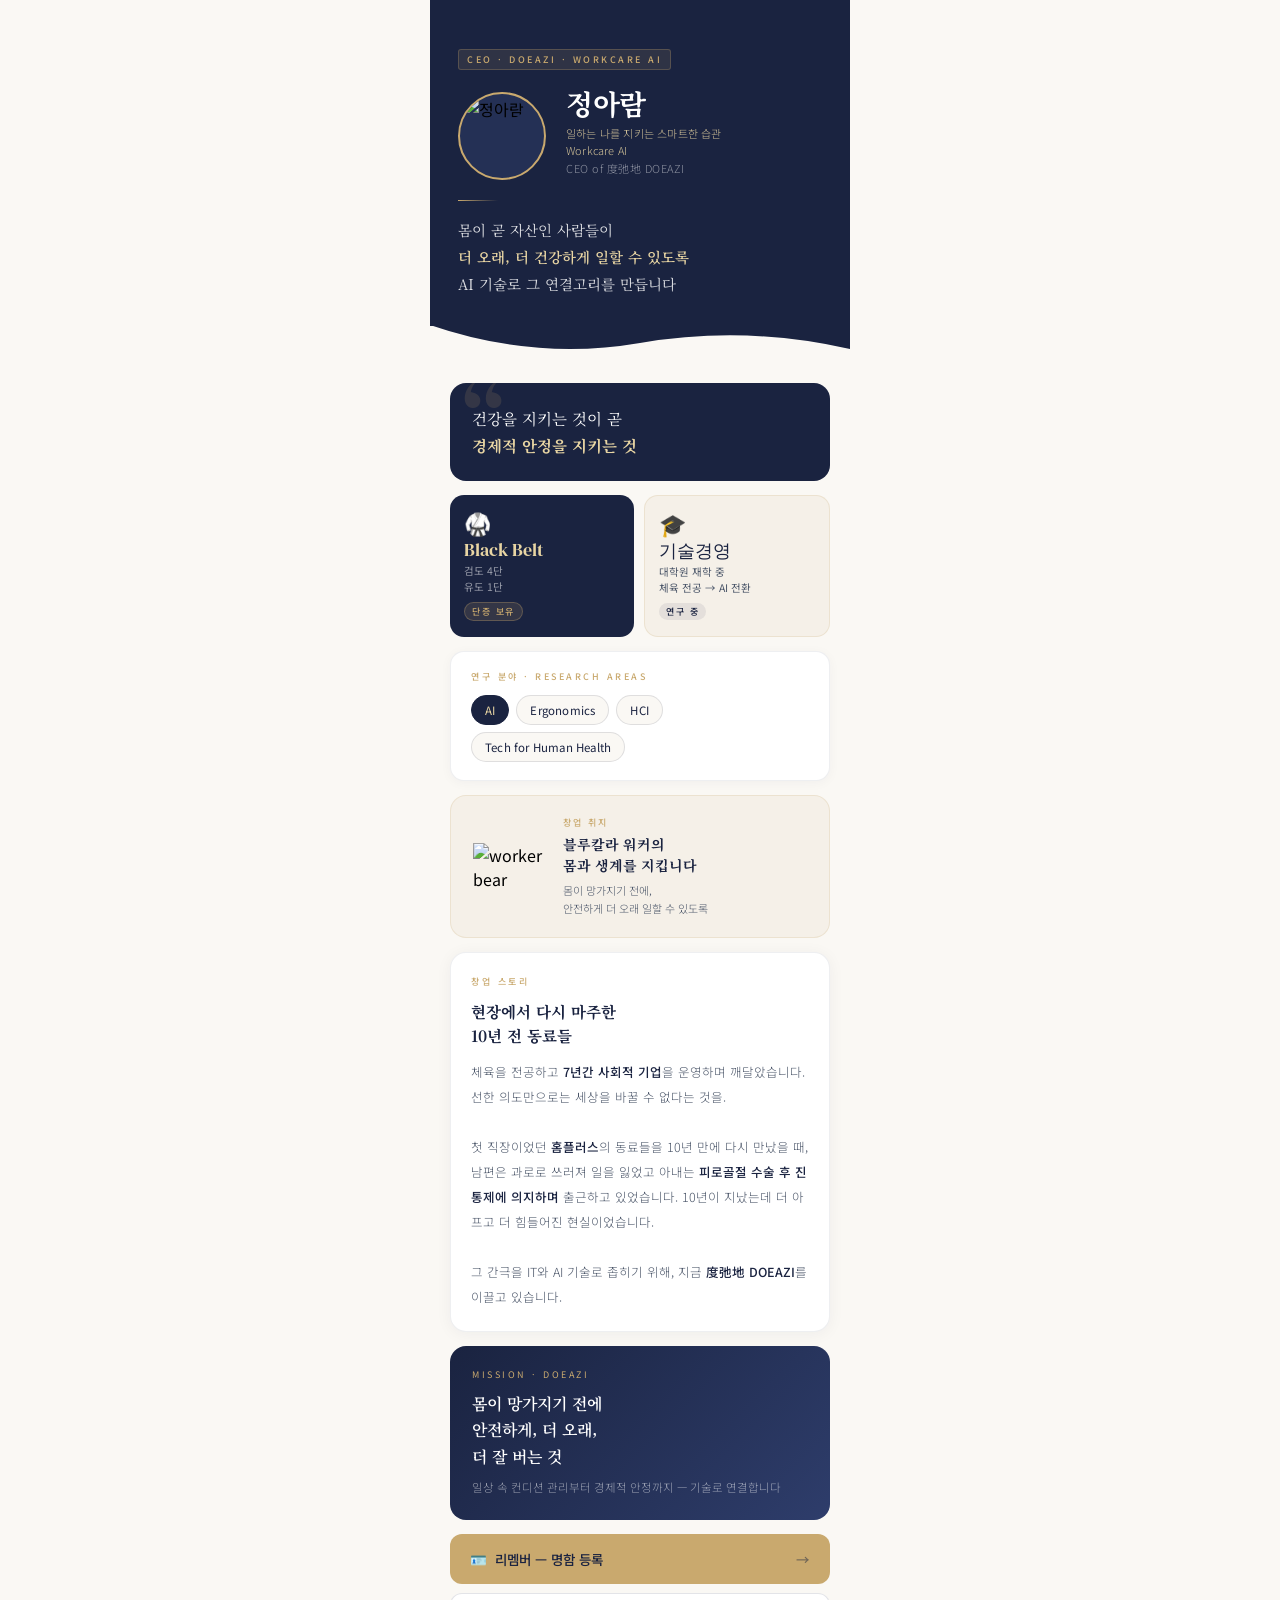
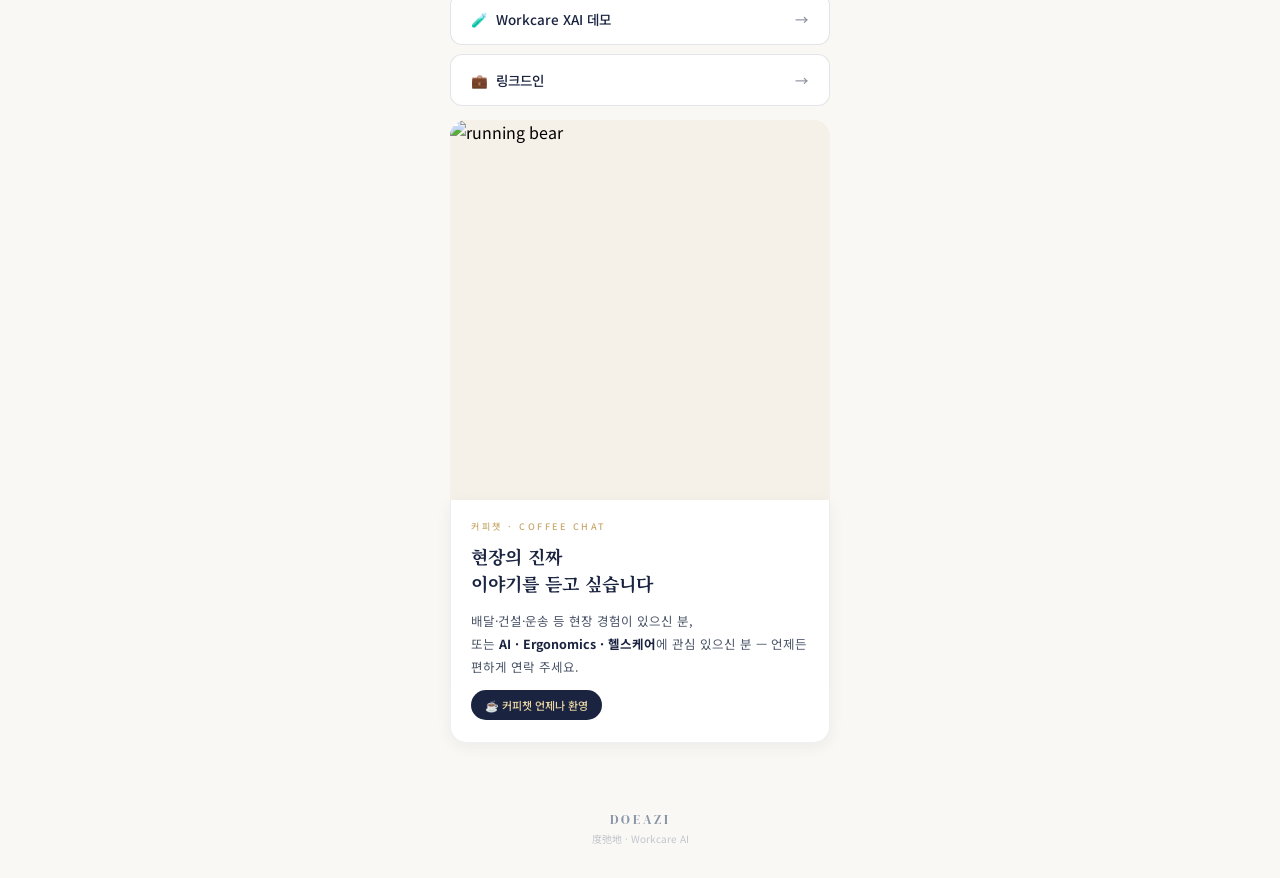
==== commit 2f66fb8d: "Add Workcare XAI prototype pages" ====
--- a/index.html
+++ b/index.html
@@ -415,6 +415,10 @@
         <span>🪪&nbsp; 리멤버 — 명함 등록</span>
         <span class="arrow">→</span>
       </a>
+      <a class="cta-link secondary" href="./workcare-xai.html">
+        <span>🧪&nbsp; Workcare XAI 데모</span>
+        <span class="arrow">→</span>
+      </a>
       <a class="cta-link secondary" href="https://linkedin.com/in/aramjung13/" target="_blank" rel="noopener noreferrer">
         <span>💼&nbsp; 링크드인</span>
         <span class="arrow">→</span>
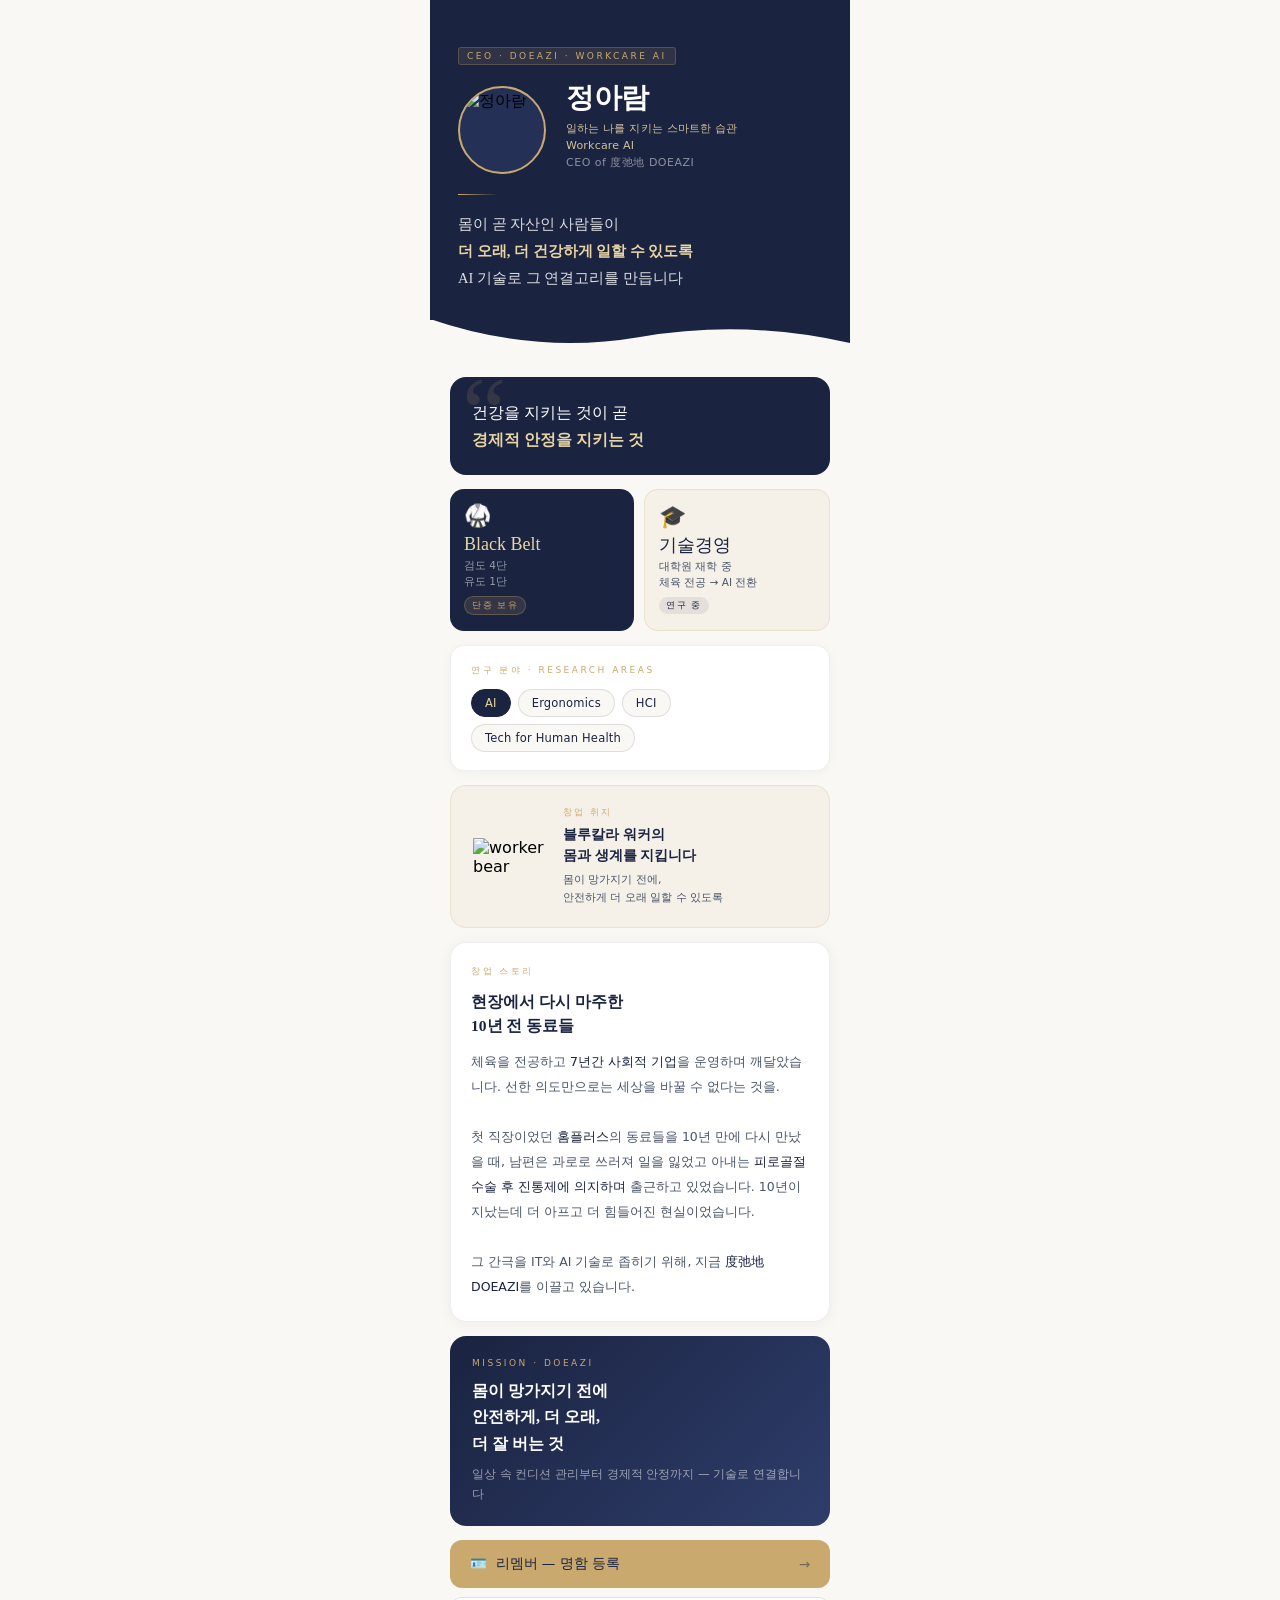
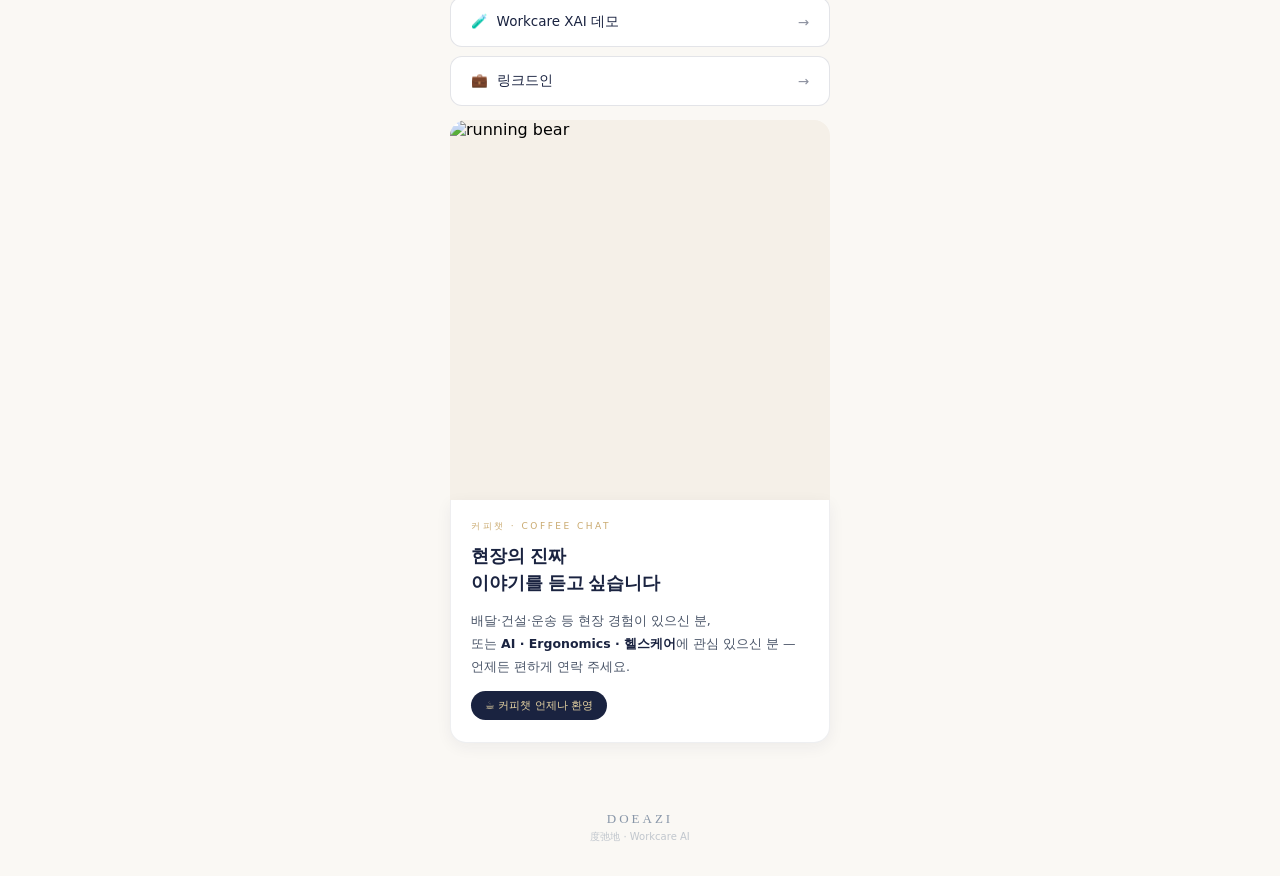
==== commit 69078146: "Remove remote fonts for faster loading" ====
--- a/index.html
+++ b/index.html
@@ -18,8 +18,6 @@
 <meta name="twitter:title" content="정아람 — DOEAZI">
 <meta name="twitter:description" content="블루칼라 워커의 몸과 생계를 지키는 Workcare AI, DOEAZI의 정아람 소개 페이지입니다.">
 <meta name="twitter:image" content="https://roar-jar.github.io/jar/assets/coffee-chat-thumbnail.png?v=1">
-<link rel="preconnect" href="https://fonts.googleapis.com">
-<link href="https://fonts.googleapis.com/css2?family=Noto+Serif+KR:wght@400;600;700&family=Noto+Sans+KR:wght@300;400;500&family=DM+Serif+Display&display=swap" rel="stylesheet">
 <style>
   :root {
     --navy: #1a2340;
@@ -31,11 +29,14 @@
     --gold-light: #e8d5a3;
     --text-mid: #4a5568;
     --text-light: #8896a8;
+    --font-sans: system-ui, -apple-system, BlinkMacSystemFont, "Apple SD Gothic Neo", "Malgun Gothic", "Segoe UI", sans-serif;
+    --font-serif: ui-serif, Georgia, Cambria, "Times New Roman", serif;
+    --font-display: "Times New Roman", Georgia, serif;
   }
   * { margin: 0; padding: 0; box-sizing: border-box; }
   body {
     background: var(--warm-white);
-    font-family: 'Noto Sans KR', sans-serif;
+    font-family: var(--font-sans);
     min-height: 100vh;
     display: flex;
     justify-content: center;
@@ -84,7 +85,7 @@
   }
   .hero-name-block { flex: 1; padding-bottom: 4px; }
   .hero-name {
-    font-family: 'Noto Serif KR', serif;
+    font-family: var(--font-serif);
     font-size: 28px; font-weight: 700; color: #fff;
     letter-spacing: -0.5px; line-height: 1.1; margin-bottom: 6px;
   }
@@ -102,7 +103,7 @@
     margin: 16px 0;
   }
   .hero-tagline {
-    font-family: 'Noto Serif KR', serif;
+    font-family: var(--font-serif);
     font-size: 14.5px; line-height: 1.85; color: rgba(255,255,255,0.85);
   }
   .hero-tagline strong { color: var(--gold-light); font-weight: 600; }
@@ -119,12 +120,12 @@
   .quote-block::before {
     content: '\201C';
     position: absolute; top: -14px; left: 12px;
-    font-family: 'DM Serif Display', serif;
+    font-family: var(--font-display);
     font-size: 100px; color: rgba(201,169,110,0.15);
     line-height: 1; pointer-events: none;
   }
   .quote-text {
-    font-family: 'Noto Serif KR', serif;
+    font-family: var(--font-serif);
     font-size: 15.5px; line-height: 1.75; color: #fff;
     position: relative; z-index: 1;
   }
@@ -142,7 +143,7 @@
   .cred-card.light { background: var(--cream); border: 1px solid rgba(201,169,110,0.2); }
   .cred-icon { font-size: 22px; margin-bottom: 8px; line-height: 1; }
   .cred-title {
-    font-family: 'DM Serif Display', serif;
+    font-family: var(--font-display);
     font-size: 18px; line-height: 1; margin-bottom: 4px;
   }
   .cred-card.dark .cred-title { color: var(--gold-light); }
@@ -200,7 +201,7 @@
     color: var(--gold); font-weight: 500; margin-bottom: 5px;
   }
   .worker-text .wt-headline {
-    font-family: 'Noto Serif KR', serif;
+    font-family: var(--font-serif);
     font-size: 14px; font-weight: 700; color: var(--navy); line-height: 1.55;
   }
   .worker-text .wt-sub {
@@ -216,7 +217,7 @@
     animation: fadeUp 0.7s ease both; animation-delay: 0.2s;
   }
   .story-headline {
-    font-family: 'Noto Serif KR', serif;
+    font-family: var(--font-serif);
     font-size: 15.5px; font-weight: 700; color: var(--navy);
     line-height: 1.5; margin-bottom: 12px;
   }
@@ -235,7 +236,7 @@
     color: var(--gold); margin-bottom: 10px; display: block;
   }
   .mission-text {
-    font-family: 'Noto Serif KR', serif;
+    font-family: var(--font-serif);
     font-size: 16px; font-weight: 600; color: #fff; line-height: 1.65;
   }
   .mission-sub {
@@ -273,7 +274,7 @@
     color: var(--gold); font-weight: 500; margin-bottom: 10px;
   }
   .contact-body .bear-headline {
-    font-family: 'Noto Serif KR', serif;
+    font-family: var(--font-serif);
     font-size: 18px; font-weight: 700; color: var(--navy);
     line-height: 1.5; margin-bottom: 12px;
   }
@@ -310,7 +311,7 @@
     animation: fadeUp 0.7s ease both; animation-delay: 0.4s;
   }
   .footer-brand {
-    font-family: 'DM Serif Display', serif; font-size: 13px;
+    font-family: var(--font-display); font-size: 13px;
     letter-spacing: 3px; color: var(--text-light);
     text-transform: uppercase; margin-bottom: 3px;
   }
